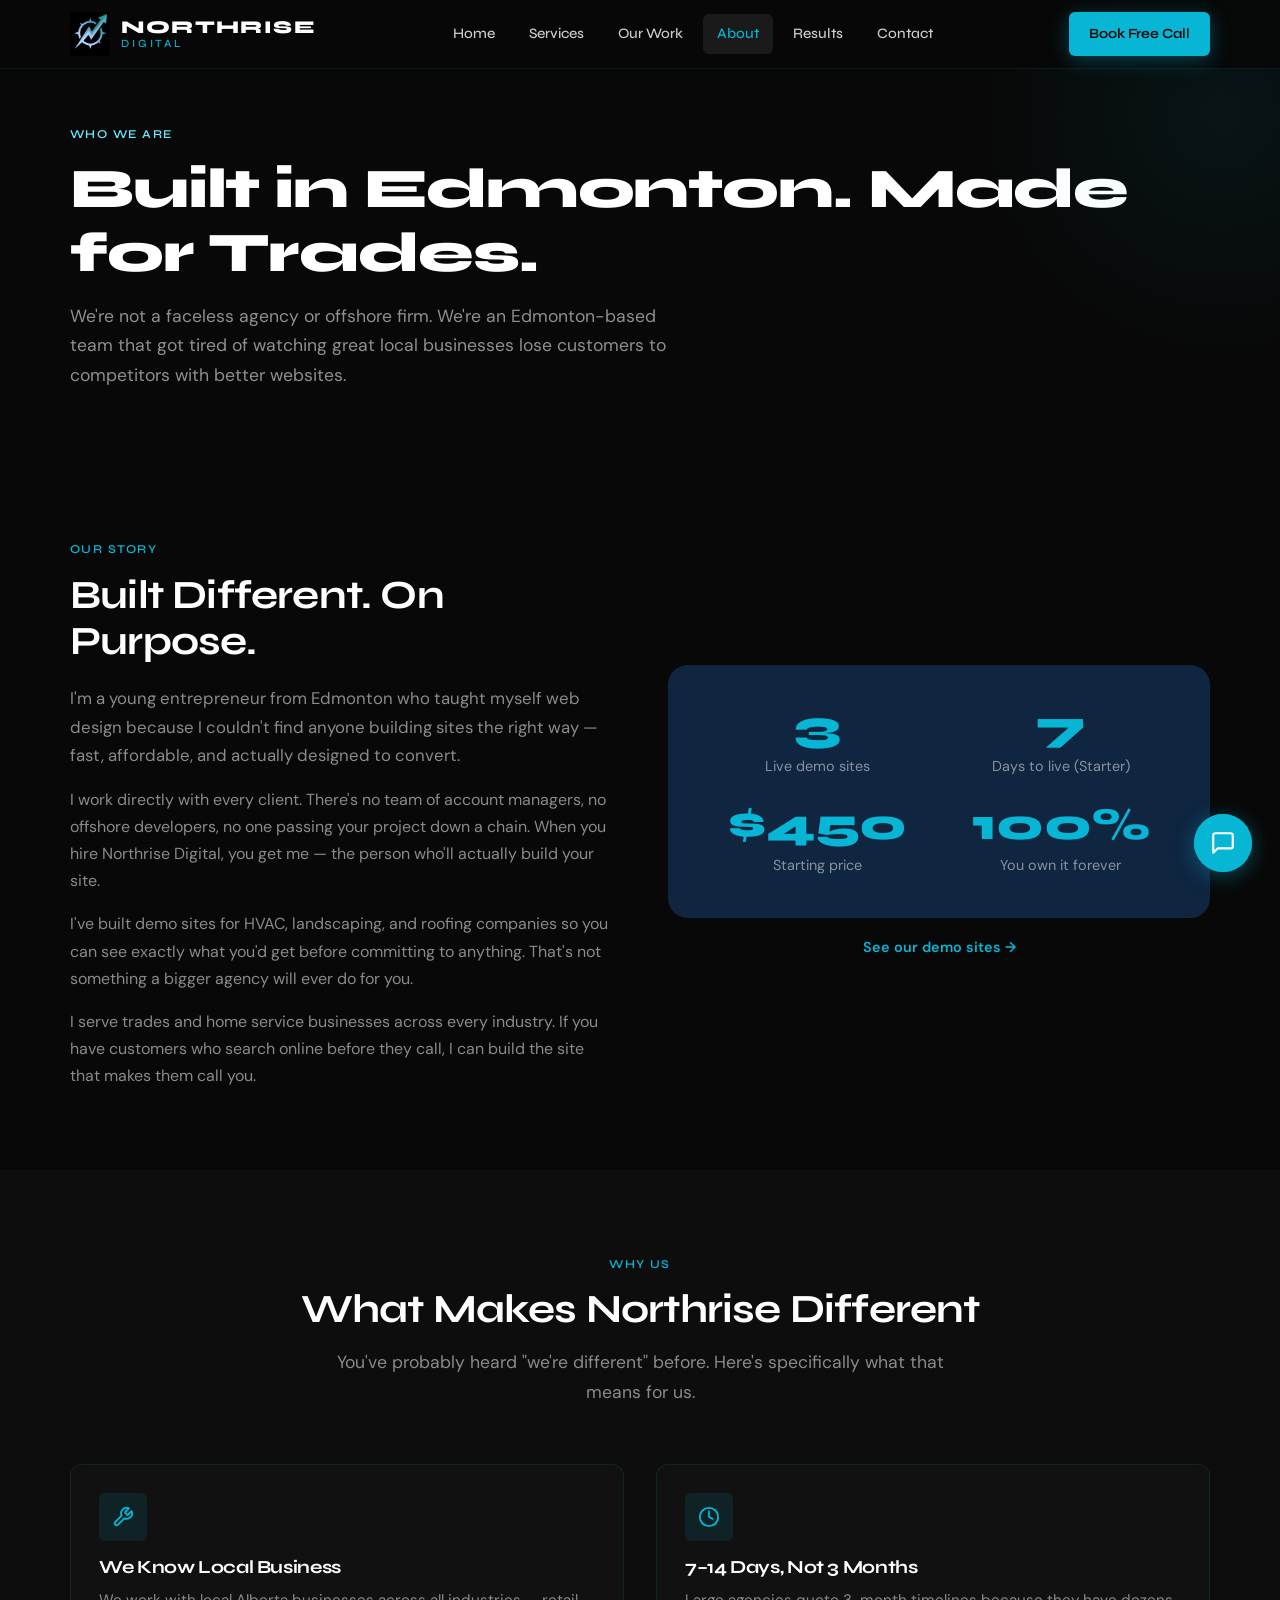
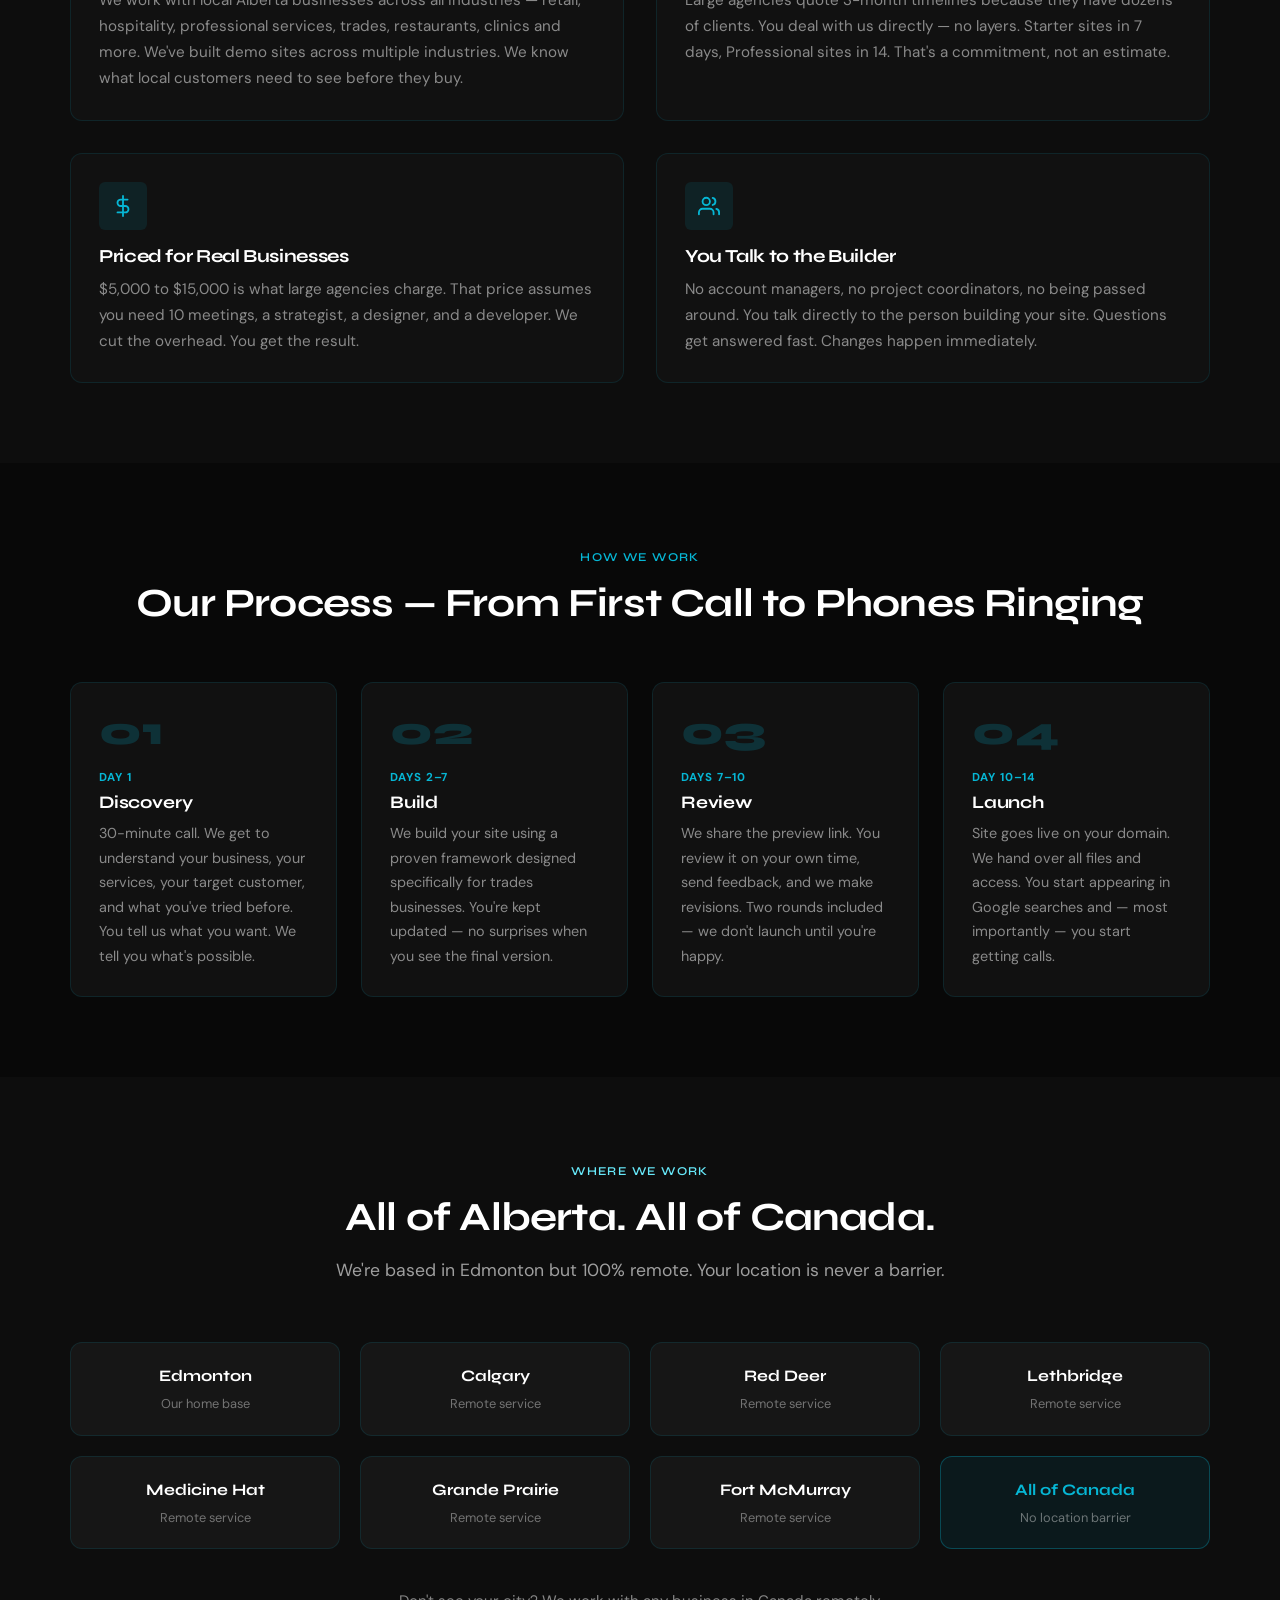
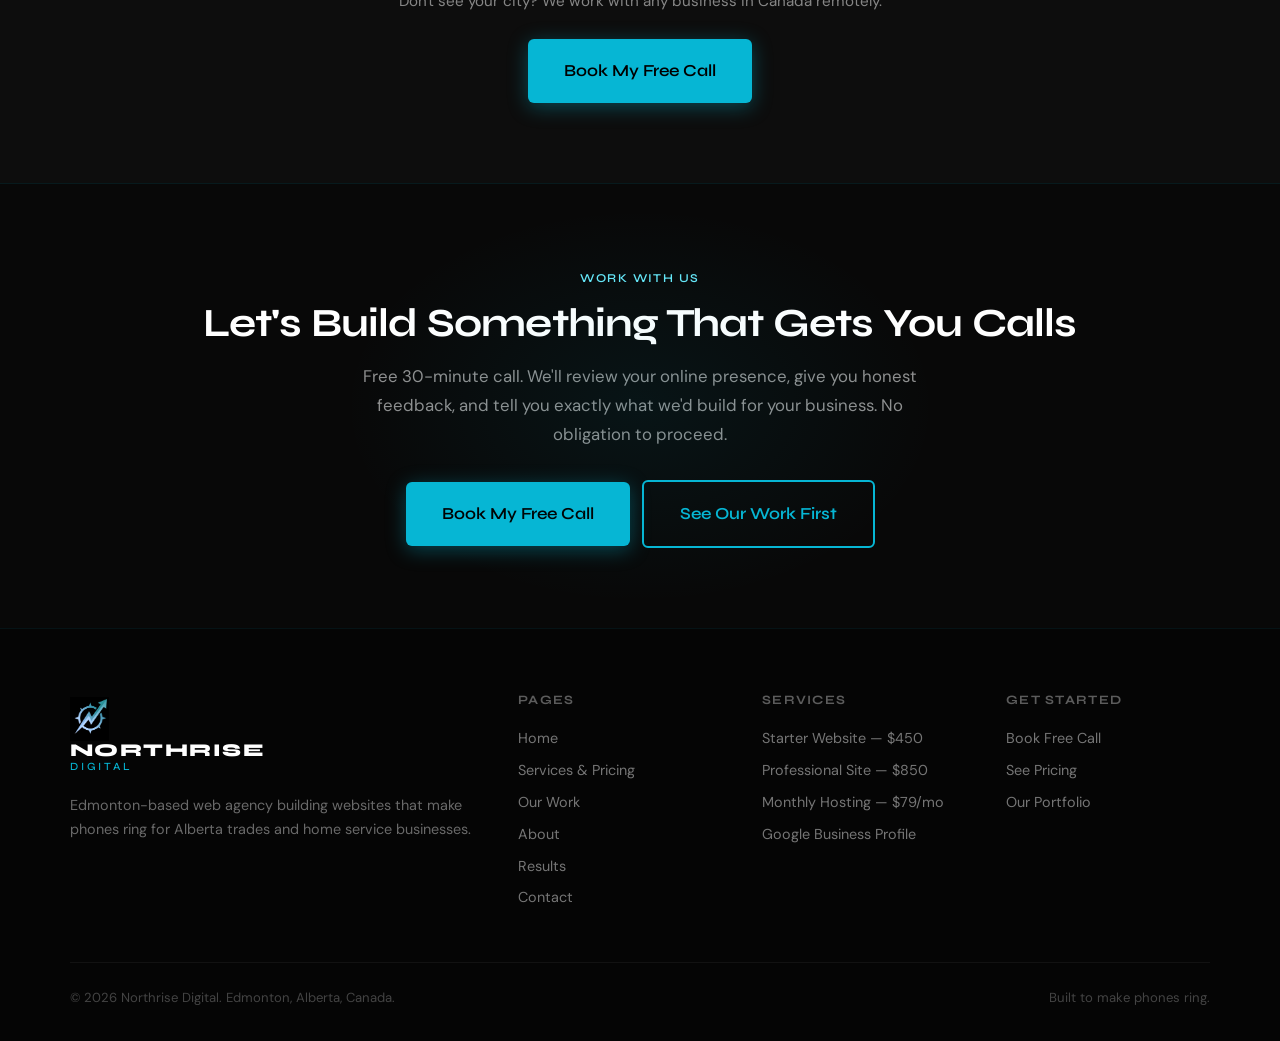
==== about.html @ 8c1fa291 "Initial build: Northrise Digital agency site" ====
<!DOCTYPE html>
<html lang="en">
<head>
  <meta charset="UTF-8">
  <meta name="viewport" content="width=device-width, initial-scale=1.0">
  <title>About Northrise Digital | Edmonton Web Agency for Trades</title>
  <meta name="description" content="Edmonton-based web agency founded to help Alberta trades and home service businesses get more customers online. Fast, affordable, built to convert.">
  <meta name="keywords" content="about Northrise Digital, Edmonton web agency, web design Alberta trades">
  <link rel="canonical" href="https://northrisedigital.ca/about.html">
  <meta property="og:type" content="website">
  <meta property="og:url" content="https://northrisedigital.ca/about.html">
  <meta property="og:title" content="About Northrise Digital | Edmonton Web Agency for Trades">
  <meta property="og:description" content="Edmonton-based web agency helping Alberta trades businesses get more customers online.">
  <meta name="twitter:card" content="summary_large_image">
  <link rel="preconnect" href="https://fonts.googleapis.com">
  <link rel="preconnect" href="https://fonts.gstatic.com" crossorigin>
  <link href="https://fonts.googleapis.com/css2?family=Syne:wght@600;700;800&family=DM+Sans:wght@300;400;500;600&display=swap" rel="stylesheet">
  <link rel="stylesheet" href="style.css">
  <script type="application/ld+json">
  {
    "@context": "https://schema.org",
    "@type": ["LocalBusiness","ProfessionalService"],
    "name": "Northrise Digital",
    "url": "https://northrisedigital.ca",
    "foundingDate": "2026",
    "address": { "@type": "PostalAddress", "addressLocality": "Edmonton", "addressRegion": "AB", "addressCountry": "CA" },
    "areaServed": ["Edmonton","Calgary","Red Deer","Lethbridge","Medicine Hat","Grande Prairie","Fort McMurray","Alberta","Canada"]
  }
  </script>
</head>
<body>

<header class="site-header" role="banner">
  <div class="container">
    <div class="header-inner">
      <a href="index.html" class="logo-link">
        <img src="images/logo.png" alt="Northrise Digital" class="logo-img">
        <div class="logo-text-wrap">
          <span class="logo-name">NORTHRISE</span>
          <span class="logo-sub">DIGITAL</span>
        </div>
      </a>
      <nav class="nav" aria-label="Main navigation">
        <a href="index.html">Home</a>
        <a href="services.html">Services</a>
        <a href="work.html">Our Work</a>
        <a href="about.html" class="active">About</a>
        <a href="testimonials.html">Results</a>
        <a href="contact.html">Contact</a>
      </nav>
      <a href="contact.html" class="btn btn-primary btn-sm header-cta">Book Free Call</a>
      <button class="hamburger" aria-label="Open menu" aria-expanded="false">
        <span></span><span></span><span></span>
      </button>
    </div>
  </div>
  <nav class="mobile-menu" aria-label="Mobile navigation">
    <a href="index.html">Home</a>
    <a href="services.html">Services</a>
    <a href="work.html">Our Work</a>
    <a href="about.html">About</a>
    <a href="testimonials.html">Results</a>
    <a href="contact.html">Contact</a>
    <a href="contact.html" class="btn btn-primary">Book My Free Call</a>
  </nav>
</header>

<main>
<!-- PAGE HERO -->
<section class="page-hero" aria-labelledby="about-hero-heading">
  <div class="container">
    <span class="eyebrow eyebrow--light">Who We Are</span>
    <h1 id="about-hero-heading">Built in Edmonton. Made for Trades.</h1>
    <p>We're not a faceless agency or offshore firm. We're an Edmonton-based team that got tired of watching great local businesses lose customers to competitors with better websites.</p>
  </div>
</section>

<!-- ORIGIN STORY -->
<section class="section" aria-labelledby="story-heading">
  <div class="container">
    <div style="display:grid;gap:56px;align-items:center;" class="grid-2">
      <div>
        <span class="eyebrow">Our Story</span>
        <h2 id="story-heading">Built Different. On Purpose.</h2>
        <p style="font-size:1.05rem;color:var(--text-muted);margin:20px 0 16px;">I'm a young entrepreneur from Edmonton who taught myself web design because I couldn't find anyone building sites the right way — fast, affordable, and actually designed to convert.</p>
        <p style="color:var(--text-muted);margin-bottom:16px;">I work directly with every client. There's no team of account managers, no offshore developers, no one passing your project down a chain. When you hire Northrise Digital, you get me — the person who'll actually build your site.</p>
        <p style="color:var(--text-muted);margin-bottom:16px;">I've built demo sites for HVAC, landscaping, and roofing companies so you can see exactly what you'd get before committing to anything. That's not something a bigger agency will ever do for you.</p>
        <p style="color:var(--text-muted);">I serve trades and home service businesses across every industry. If you have customers who search online before they call, I can build the site that makes them call you.</p>
      </div>
      <div>
        <!-- Visual: stylized stats block -->
        <div class="about-stats-grid">
          <div class="stat-block">
            <div class="stat-block__num">3</div>
            <div class="stat-block__label">Live demo sites</div>
          </div>
          <div class="stat-block">
            <div class="stat-block__num">7</div>
            <div class="stat-block__label">Days to live (Starter)</div>
          </div>
          <div class="stat-block">
            <div class="stat-block__num">$450</div>
            <div class="stat-block__label">Starting price</div>
          </div>
          <div class="stat-block">
            <div class="stat-block__num">100%</div>
            <div class="stat-block__label">You own it forever</div>
          </div>
        </div>
        <div style="text-align:center;margin-top:16px;">
          <a href="work.html" style="color:var(--teal);font-size:.9rem;font-weight:600;">See our demo sites →</a>
        </div>
      </div>
    </div>
  </div>
</section>

<!-- WHY NORTHRISE -->
<section class="section section--light" aria-labelledby="why-heading">
  <div class="container">
    <div class="section-header text-center">
      <span class="eyebrow">Why Us</span>
      <h2 id="why-heading">What Makes Northrise Different</h2>
      <p>You've probably heard "we're different" before. Here's specifically what that means for us.</p>
    </div>
    <div class="grid-2">
      <div class="card">
        <div class="card__icon" aria-hidden="true">
          <svg viewBox="0 0 24 24" fill="none" stroke-width="2" stroke-linecap="round" stroke-linejoin="round"><path d="M14.7 6.3a1 1 0 000 1.4l1.6 1.6a1 1 0 001.4 0l3.77-3.77a6 6 0 01-7.94 7.94l-6.91 6.91a2.12 2.12 0 01-3-3l6.91-6.91a6 6 0 017.94-7.94l-3.76 3.76z"/></svg>
        </div>
        <h3>We Know Local Business</h3>
        <p>We work with local Alberta businesses across all industries — retail, hospitality, professional services, trades, restaurants, clinics and more. We've built demo sites across multiple industries. We know what local customers need to see before they buy.</p>
      </div>
      <div class="card">
        <div class="card__icon" aria-hidden="true">
          <svg viewBox="0 0 24 24" fill="none" stroke-width="2" stroke-linecap="round" stroke-linejoin="round"><circle cx="12" cy="12" r="10"/><polyline points="12 6 12 12 16 14"/></svg>
        </div>
        <h3>7–14 Days, Not 3 Months</h3>
        <p>Large agencies quote 3-month timelines because they have dozens of clients. You deal with us directly — no layers. Starter sites in 7 days, Professional sites in 14. That's a commitment, not an estimate.</p>
      </div>
      <div class="card">
        <div class="card__icon" aria-hidden="true">
          <svg viewBox="0 0 24 24" fill="none" stroke-width="2" stroke-linecap="round" stroke-linejoin="round"><line x1="12" y1="1" x2="12" y2="23"/><path d="M17 5H9.5a3.5 3.5 0 000 7h5a3.5 3.5 0 010 7H6"/></svg>
        </div>
        <h3>Priced for Real Businesses</h3>
        <p>$5,000 to $15,000 is what large agencies charge. That price assumes you need 10 meetings, a strategist, a designer, and a developer. We cut the overhead. You get the result.</p>
      </div>
      <div class="card">
        <div class="card__icon" aria-hidden="true">
          <svg viewBox="0 0 24 24" fill="none" stroke-width="2" stroke-linecap="round" stroke-linejoin="round"><path d="M17 21v-2a4 4 0 00-4-4H5a4 4 0 00-4 4v2"/><circle cx="9" cy="7" r="4"/><path d="M23 21v-2a4 4 0 00-3-3.87M16 3.13a4 4 0 010 7.75"/></svg>
        </div>
        <h3>You Talk to the Builder</h3>
        <p>No account managers, no project coordinators, no being passed around. You talk directly to the person building your site. Questions get answered fast. Changes happen immediately.</p>
      </div>
    </div>
  </div>
</section>

<!-- PROCESS -->
<section class="section" aria-labelledby="about-process-heading">
  <div class="container">
    <div class="section-header text-center">
      <span class="eyebrow">How We Work</span>
      <h2 id="about-process-heading">Our Process — From First Call to Phones Ringing</h2>
    </div>
    <div class="process-steps">
      <div class="process-step">
        <div class="process-step__num">01</div>
        <span class="process-step__day">Day 1</span>
        <h4>Discovery</h4>
        <p>30-minute call. We get to understand your business, your services, your target customer, and what you've tried before. You tell us what you want. We tell you what's possible.</p>
      </div>
      <div class="process-step">
        <div class="process-step__num">02</div>
        <span class="process-step__day">Days 2–7</span>
        <h4>Build</h4>
        <p>We build your site using a proven framework designed specifically for trades businesses. You're kept updated — no surprises when you see the final version.</p>
      </div>
      <div class="process-step">
        <div class="process-step__num">03</div>
        <span class="process-step__day">Days 7–10</span>
        <h4>Review</h4>
        <p>We share the preview link. You review it on your own time, send feedback, and we make revisions. Two rounds included — we don't launch until you're happy.</p>
      </div>
      <div class="process-step">
        <div class="process-step__num">04</div>
        <span class="process-step__day">Day 10–14</span>
        <h4>Launch</h4>
        <p>Site goes live on your domain. We hand over all files and access. You start appearing in Google searches and — most importantly — you start getting calls.</p>
      </div>
    </div>
  </div>
</section>

<!-- SERVICE AREA -->
<section class="section section--navy" aria-labelledby="area-heading">
  <div class="container">
    <div class="section-header text-center">
      <span class="eyebrow eyebrow--light">Where We Work</span>
      <h2 id="area-heading" style="color:var(--white);">All of Alberta. All of Canada.</h2>
      <p style="color:rgba(255,255,255,.6);">We're based in Edmonton but 100% remote. Your location is never a barrier.</p>
    </div>
    <div class="grid-4" style="margin-bottom:40px;">
      <div style="text-align:center;padding:20px;background:rgba(255,255,255,.04);border-radius:var(--radius-md);border:1px solid rgba(6,182,212,.12);">
        <div style="font-family:var(--font-head);font-weight:700;color:var(--white);margin-bottom:4px;">Edmonton</div>
        <div style="font-size:.8rem;color:rgba(255,255,255,.4);">Our home base</div>
      </div>
      <div style="text-align:center;padding:20px;background:rgba(255,255,255,.04);border-radius:var(--radius-md);border:1px solid rgba(6,182,212,.12);">
        <div style="font-family:var(--font-head);font-weight:700;color:var(--white);margin-bottom:4px;">Calgary</div>
        <div style="font-size:.8rem;color:rgba(255,255,255,.4);">Remote service</div>
      </div>
      <div style="text-align:center;padding:20px;background:rgba(255,255,255,.04);border-radius:var(--radius-md);border:1px solid rgba(6,182,212,.12);">
        <div style="font-family:var(--font-head);font-weight:700;color:var(--white);margin-bottom:4px;">Red Deer</div>
        <div style="font-size:.8rem;color:rgba(255,255,255,.4);">Remote service</div>
      </div>
      <div style="text-align:center;padding:20px;background:rgba(255,255,255,.04);border-radius:var(--radius-md);border:1px solid rgba(6,182,212,.12);">
        <div style="font-family:var(--font-head);font-weight:700;color:var(--white);margin-bottom:4px;">Lethbridge</div>
        <div style="font-size:.8rem;color:rgba(255,255,255,.4);">Remote service</div>
      </div>
      <div style="text-align:center;padding:20px;background:rgba(255,255,255,.04);border-radius:var(--radius-md);border:1px solid rgba(6,182,212,.12);">
        <div style="font-family:var(--font-head);font-weight:700;color:var(--white);margin-bottom:4px;">Medicine Hat</div>
        <div style="font-size:.8rem;color:rgba(255,255,255,.4);">Remote service</div>
      </div>
      <div style="text-align:center;padding:20px;background:rgba(255,255,255,.04);border-radius:var(--radius-md);border:1px solid rgba(6,182,212,.12);">
        <div style="font-family:var(--font-head);font-weight:700;color:var(--white);margin-bottom:4px;">Grande Prairie</div>
        <div style="font-size:.8rem;color:rgba(255,255,255,.4);">Remote service</div>
      </div>
      <div style="text-align:center;padding:20px;background:rgba(255,255,255,.04);border-radius:var(--radius-md);border:1px solid rgba(6,182,212,.12);">
        <div style="font-family:var(--font-head);font-weight:700;color:var(--white);margin-bottom:4px;">Fort McMurray</div>
        <div style="font-size:.8rem;color:rgba(255,255,255,.4);">Remote service</div>
      </div>
      <div style="text-align:center;padding:20px;background:rgba(6,182,212,.08);border-radius:var(--radius-md);border:1px solid rgba(6,182,212,.3);">
        <div style="font-family:var(--font-head);font-weight:700;color:var(--teal);margin-bottom:4px;">All of Canada</div>
        <div style="font-size:.8rem;color:rgba(255,255,255,.4);">No location barrier</div>
      </div>
    </div>
    <div class="text-center">
      <p style="color:rgba(255,255,255,.5);margin-bottom:24px;font-size:.95rem;">Don't see your city? We work with any business in Canada remotely.</p>
      <a href="contact.html" class="btn btn-primary btn-lg">Book My Free Call</a>
    </div>
  </div>
</section>

<!-- FINAL CTA -->
<section class="cta-section" aria-labelledby="about-cta-heading">
  <div class="container">
    <span class="eyebrow eyebrow--light">Work With Us</span>
    <h2 id="about-cta-heading">Let's Build Something That Gets You Calls</h2>
    <p>Free 30-minute call. We'll review your online presence, give you honest feedback, and tell you exactly what we'd build for your business. No obligation to proceed.</p>
    <div class="btn-group" style="justify-content:center">
      <a href="contact.html" class="btn btn-primary btn-lg">Book My Free Call</a>
      <a href="work.html" class="btn btn-secondary btn-lg">See Our Work First</a>
    </div>
  </div>
</section>
</main>

<footer class="site-footer" role="contentinfo">
  <div class="container">
    <div class="footer-grid">
      <div class="footer-col">
        <a href="index.html" class="logo-link" style="margin-bottom:16px;">
          <img src="images/logo.png" alt="Northrise Digital" class="logo-img">
          <div class="logo-text-wrap">
            <span class="logo-name">NORTHRISE</span>
            <span class="logo-sub">DIGITAL</span>
          </div>
        </a>
        <p>Edmonton-based web agency building websites that make phones ring for Alberta trades and home service businesses.</p>
      </div>
      <div class="footer-col">
        <h4>Pages</h4>
        <a href="index.html">Home</a>
        <a href="services.html">Services &amp; Pricing</a>
        <a href="work.html">Our Work</a>
        <a href="about.html">About</a>
        <a href="testimonials.html">Results</a>
        <a href="contact.html">Contact</a>
      </div>
      <div class="footer-col">
        <h4>Services</h4>
        <a href="services.html#starter">Starter Website — $450</a>
        <a href="services.html#professional">Professional Site — $850</a>
        <a href="services.html#maintenance">Monthly Hosting — $79/mo</a>
        <a href="services.html#gbp">Google Business Profile</a>
      </div>
      <div class="footer-col">
        <h4>Get Started</h4>
        <a href="contact.html">Book Free Call</a>
        <a href="services.html">See Pricing</a>
        <a href="work.html">Our Portfolio</a>
      </div>
    </div>
    <div class="footer-bottom">
      <p>&copy; 2026 Northrise Digital. Edmonton, Alberta, Canada.</p>
      <p>Built to make phones ring.</p>
    </div>
  </div>
</footer>

<script src="script.js"></script>
</body>
</html>
---- style.css ----
/* ============================================================
   NORTHRISE DIGITAL — style.css
   Stack: Vanilla CSS, mobile-first, no frameworks
   ============================================================ */

/* --- Google Fonts --- */
@import url('https://fonts.googleapis.com/css2?family=Syne:wght@600;700;800&family=DM+Sans:wght@300;400;500;600&display=swap');

/* --- Custom Properties --- */
:root {
  --navy:       #0F2540;
  --teal:       #06B6D4;
  --teal-dark:  #0891B2;
  --teal-light: #67E8F9;
  --white:      #FFFFFF;
  --bg-light:   #F8F9FA;
  --bg-dark:    #080808;
  --text-dark:  #FFFFFF;
  --text-muted: #8A8A8A;
  --gold:       #F59E0B;
  --gold-light: #FEF3C7;

  --font-head: 'Syne', sans-serif;
  --font-body: 'DM Sans', sans-serif;

  --shadow-sm:  0 2px 8px rgba(0,0,0,.3), 0 1px 3px rgba(0,0,0,.2);
  --shadow-md:  0 4px 20px rgba(0,0,0,.4), 0 2px 6px rgba(0,0,0,.25);
  --shadow-lg:  0 8px 40px rgba(0,0,0,.5), 0 4px 12px rgba(0,0,0,.3);
  --shadow-teal: 0 4px 20px rgba(6,182,212,.35);

  --radius-sm: 6px;
  --radius-md: 12px;
  --radius-lg: 20px;

  --transition-fast: 150ms ease;
  --transition-med:  250ms ease;
}

/* --- Reset --- */
*, *::before, *::after { box-sizing: border-box; margin: 0; padding: 0; }
html { scroll-behavior: smooth; -webkit-text-size-adjust: 100%; }
body {
  font-family: var(--font-body);
  font-size: 1rem;
  line-height: 1.65;
  color: #A0A0A0;
  background: #080808;
  overflow-x: hidden;
}
img, iframe { max-width: 100%; display: block; }
a { color: inherit; text-decoration: none; }
ul { list-style: none; }
button { cursor: pointer; font-family: inherit; border: none; background: none; }
input, textarea, select {
  font-family: var(--font-body);
  font-size: 1rem;
}

/* --- Typography --- */
h1, h2, h3, h4, h5 {
  font-family: var(--font-head);
  font-weight: 700;
  line-height: 1.15;
  letter-spacing: -0.02em;
  color: #FFFFFF;
}
h1 { font-size: clamp(2rem, 5vw, 3.5rem); font-weight: 800; }
h2 { font-size: clamp(1.6rem, 3.5vw, 2.5rem); }
h3 { font-size: clamp(1.2rem, 2.5vw, 1.6rem); }
h4 { font-size: 1.1rem; letter-spacing: -0.01em; }
p  { line-height: 1.7; font-family: var(--font-body); }
li { font-family: var(--font-body); }

.eyebrow {
  display: inline-block;
  font-family: var(--font-head);
  font-size: .75rem;
  font-weight: 600;
  letter-spacing: .12em;
  text-transform: uppercase;
  color: var(--teal);
  margin-bottom: .75rem;
}
.eyebrow--light { color: var(--teal-light); }

/* --- Layout --- */
.container {
  width: 100%;
  max-width: 1180px;
  margin: 0 auto;
  padding: 0 20px;
}
.section { padding: 80px 0; }
.section--dark  { background: #080808; }
.section--navy  { background: #0D0D0D; }
.section--light { background: #0D0D0D; }

.grid-2 { display: grid; gap: 32px; }
.grid-3 { display: grid; gap: 24px; }
.grid-4 { display: grid; gap: 20px; }

@media (min-width: 640px)  { .grid-3 { grid-template-columns: repeat(2, 1fr); } }
@media (min-width: 900px)  { .grid-3 { grid-template-columns: repeat(3, 1fr); } }
@media (min-width: 640px)  { .grid-4 { grid-template-columns: repeat(2, 1fr); } }
@media (min-width: 900px)  { .grid-4 { grid-template-columns: repeat(4, 1fr); } }
@media (min-width: 760px)  { .grid-2 { grid-template-columns: repeat(2, 1fr); } }

.text-center { text-align: center; }
.text-white  { color: var(--white) !important; }
.text-teal   { color: var(--teal); }
.text-muted  { color: var(--text-muted); }

.section-header { margin-bottom: 56px; }
.section-header h2 { margin-bottom: 16px; }
.section-header p  { font-size: 1.1rem; color: var(--text-muted); max-width: 640px; }
.section-header.text-center p { margin: 0 auto; }

/* --- Buttons --- */
.btn {
  display: inline-flex;
  align-items: center;
  gap: 8px;
  padding: 14px 28px;
  border-radius: var(--radius-sm);
  font-family: var(--font-head);
  font-size: .95rem;
  font-weight: 600;
  transition: transform var(--transition-fast), opacity var(--transition-fast), box-shadow var(--transition-fast);
  white-space: nowrap;
}
.btn:focus-visible { outline: 3px solid var(--teal); outline-offset: 3px; }
.btn:active { transform: translateY(1px); }

.btn-primary {
  background: var(--teal);
  color: #000000;
  box-shadow: var(--shadow-teal);
}
.btn-primary:hover { background: var(--teal-dark); box-shadow: 0 6px 28px rgba(6,182,212,.45); transform: translateY(-1px); }

.btn-secondary {
  background: transparent;
  color: var(--teal);
  border: 2px solid var(--teal);
}
.btn-secondary:hover { border-color: var(--teal-dark); background: rgba(6,182,212,.08); color: var(--teal-light); transform: translateY(-1px); }

.btn-outline {
  background: transparent;
  color: var(--teal);
  border: 2px solid var(--teal);
}
.btn-outline:hover { background: var(--teal); color: #000000; transform: translateY(-1px); }

.btn-navy {
  background: #1a1a1a;
  color: var(--white);
  border: 1px solid rgba(255,255,255,.12);
}
.btn-navy:hover { background: #242424; transform: translateY(-1px); box-shadow: var(--shadow-md); }

.btn-gold {
  background: var(--gold);
  color: #1a0e00;
  font-weight: 700;
}
.btn-gold:hover { background: #d97706; transform: translateY(-1px); box-shadow: 0 4px 20px rgba(245,158,11,.35); }

.btn-lg  { padding: 18px 36px; font-size: 1.05rem; }
.btn-sm  { padding: 10px 20px; font-size: .875rem; }

.btn-group { display: flex; flex-wrap: wrap; gap: 12px; align-items: center; }

/* --- Logo SVG --- */
.logo {
  display: flex;
  align-items: center;
  gap: 10px;
  text-decoration: none;
}
.logo__icon {
  width: 36px;
  height: 36px;
  flex-shrink: 0;
}
.logo__text { display: flex; flex-direction: column; line-height: 1; }
.logo__name {
  font-family: var(--font-head);
  font-size: 1.05rem;
  font-weight: 800;
  letter-spacing: .04em;
  color: var(--white);
}
.logo__sub {
  font-family: var(--font-head);
  font-size: .6rem;
  font-weight: 500;
  letter-spacing: .18em;
  text-transform: uppercase;
  color: var(--teal);
  margin-top: 1px;
}

/* Dark variant (for light backgrounds) */
.logo--dark .logo__name { color: var(--navy); }

/* --- Header logo with image --- */
.logo-link {
  display: flex;
  align-items: center;
  gap: 12px;
  text-decoration: none;
}
.logo-img {
  height: 44px;
  width: auto;
  filter: invert(1) hue-rotate(180deg);
}
.logo-text-wrap {
  display: flex;
  flex-direction: column;
  line-height: 1.1;
}
.logo-name {
  font-family: 'Syne', sans-serif;
  font-size: 18px;
  font-weight: 800;
  color: #FFFFFF;
  letter-spacing: 0.08em;
}
.logo-sub {
  font-family: 'Syne', sans-serif;
  font-size: 11px;
  font-weight: 500;
  color: #06B6D4;
  letter-spacing: 0.25em;
}

/* --- Header / Nav --- */
.site-header {
  position: fixed;
  top: 0; left: 0; right: 0;
  z-index: 900;
  background: rgba(8,8,8,.92);
  backdrop-filter: blur(12px);
  -webkit-backdrop-filter: blur(12px);
  border-bottom: 1px solid rgba(6,182,212,.12);
  transition: background var(--transition-med), box-shadow var(--transition-med);
}
.site-header.scrolled {
  background: rgba(8,8,8,.98);
  box-shadow: 0 2px 20px rgba(0,0,0,.5);
}
.header-inner {
  display: flex;
  align-items: center;
  justify-content: space-between;
  height: 68px;
}
.nav {
  display: none;
  gap: 6px;
}
.nav a {
  font-family: var(--font-head);
  font-size: .9rem;
  font-weight: 500;
  color: rgba(255,255,255,.8);
  padding: 8px 14px;
  border-radius: var(--radius-sm);
  transition: color var(--transition-fast), background var(--transition-fast);
}
.nav a:hover, .nav a.active { color: var(--white); background: rgba(255,255,255,.08); }
.nav a.active { color: var(--teal); }

.header-cta { display: none; }

.hamburger {
  display: flex;
  flex-direction: column;
  gap: 5px;
  padding: 8px;
  border-radius: var(--radius-sm);
}
.hamburger span {
  display: block;
  width: 22px;
  height: 2px;
  background: var(--white);
  border-radius: 2px;
  transition: transform var(--transition-med), opacity var(--transition-fast);
}
.hamburger.open span:nth-child(1) { transform: translateY(7px) rotate(45deg); }
.hamburger.open span:nth-child(2) { opacity: 0; }
.hamburger.open span:nth-child(3) { transform: translateY(-7px) rotate(-45deg); }

.mobile-menu {
  display: none;
  flex-direction: column;
  gap: 4px;
  padding: 16px 20px 20px;
  border-top: 1px solid rgba(255,255,255,.08);
  background: rgba(8,8,8,.98);
}
.mobile-menu.open { display: flex; }
.mobile-menu a {
  font-family: var(--font-head);
  font-size: 1rem;
  font-weight: 500;
  color: rgba(255,255,255,.8);
  padding: 12px 16px;
  border-radius: var(--radius-sm);
  transition: color var(--transition-fast), background var(--transition-fast);
}
.mobile-menu a:hover { color: var(--white); background: rgba(255,255,255,.08); }
.mobile-menu .btn { margin-top: 8px; justify-content: center; }

@media (min-width: 900px) {
  .nav { display: flex; }
  .header-cta { display: flex; }
  .hamburger { display: none; }
}

/* --- Hero --- */
.hero {
  padding: 140px 0 100px;
  background: #080808;
  position: relative;
  overflow: hidden;
}
.hero-inner {
  position: relative;
  z-index: 1;
  display: grid;
  gap: 56px;
  align-items: center;
}
.hero-content { max-width: 800px; position: relative; z-index: 1; }
.hero-content h1 {
  color: var(--white);
  margin-bottom: 20px;
  text-wrap: balance;
}
.hero-content h1 span { color: var(--teal); }
.hero-content p {
  font-size: 1.15rem;
  color: rgba(255,255,255,.65);
  margin-bottom: 32px;
  line-height: 1.7;
}
.hero-trust {
  margin-top: 20px;
  font-size: .875rem;
  color: rgba(255,255,255,.4);
  display: flex;
  align-items: center;
  gap: 6px;
}
.hero-trust::before {
  content: '';
  display: inline-block;
  width: 6px; height: 6px;
  border-radius: 50%;
  background: var(--teal);
}

/* --- Hero Orbs --- */
.orb {
  position: absolute;
  border-radius: 50%;
  pointer-events: none;
  z-index: 0;
}
.orb-1 {
  width: 700px;
  height: 700px;
  background: #06B6D4;
  opacity: 0.18;
  filter: blur(150px);
  top: -200px;
  left: -150px;
  animation: floatOrb1 12s ease-in-out infinite alternate;
}
.orb-2 {
  width: 600px;
  height: 600px;
  background: #2563EB;
  opacity: 0.12;
  filter: blur(130px);
  bottom: -150px;
  right: -100px;
  animation: floatOrb2 15s ease-in-out infinite alternate;
}
.orb-3 {
  width: 400px;
  height: 400px;
  background: #06B6D4;
  opacity: 0.10;
  filter: blur(100px);
  top: 50%;
  left: 50%;
  transform: translate(-50%, -50%);
  animation: floatOrb3 10s ease-in-out infinite alternate;
}
@keyframes floatOrb1 {
  from { transform: translate(0, 0); }
  to   { transform: translate(60px, 80px); }
}
@keyframes floatOrb2 {
  from { transform: translate(0, 0); }
  to   { transform: translate(-80px, -60px); }
}
@keyframes floatOrb3 {
  from { transform: translate(-50%, -50%); }
  to   { transform: translate(-40%, -40%); }
}

/* --- Trust Bar --- */
.trust-bar {
  background: #0D0D0D;
  padding: 28px 0;
  border-bottom: 1px solid rgba(6,182,212,.12);
  border-top: 1px solid rgba(6,182,212,.08);
}
.trust-bar-inner {
  display: flex;
  flex-wrap: wrap;
  gap: 24px;
  justify-content: center;
  align-items: center;
}
.trust-item {
  display: flex;
  align-items: center;
  gap: 10px;
}
.trust-item__icon {
  width: 36px; height: 36px;
  background: rgba(6,182,212,.12);
  border-radius: var(--radius-sm);
  display: flex;
  align-items: center;
  justify-content: center;
  flex-shrink: 0;
}
.trust-item__icon svg { width: 18px; height: 18px; stroke: var(--teal); }
.trust-item__label {
  font-family: var(--font-head);
  font-size: .95rem;
  font-weight: 600;
  color: var(--white);
}
.trust-item__sub {
  font-size: .78rem;
  color: rgba(255,255,255,.4);
}

/* --- Cards --- */
.card {
  background: #111111;
  border-radius: var(--radius-md);
  padding: 28px;
  box-shadow: none;
  border: 1px solid rgba(6,182,212,.12);
  transition: transform var(--transition-med), box-shadow var(--transition-med), border-color var(--transition-med);
}
.card:hover { transform: translateY(-4px); box-shadow: 0 0 0 1px rgba(6,182,212,.3), 0 8px 32px rgba(6,182,212,.12); border-color: rgba(6,182,212,.3); }

.card__icon {
  width: 48px; height: 48px;
  background: rgba(6,182,212,.1);
  border-radius: var(--radius-sm);
  display: flex;
  align-items: center;
  justify-content: center;
  margin-bottom: 16px;
}
.card__icon svg { width: 22px; height: 22px; stroke: var(--teal); }
.card h3 { margin-bottom: 10px; font-size: 1.15rem; }
.card p  { color: var(--text-muted); font-size: .95rem; }

/* Service cards */
.service-card {
  background: #111111;
  border-radius: var(--radius-md);
  padding: 32px;
  box-shadow: none;
  border: 1px solid rgba(6,182,212,.12);
  transition: transform var(--transition-med), box-shadow var(--transition-med), border-color var(--transition-med);
  display: flex;
  flex-direction: column;
}
.service-card:hover { transform: translateY(-4px); box-shadow: 0 0 0 1px rgba(6,182,212,.3), 0 8px 32px rgba(6,182,212,.12); border-color: rgba(6,182,212,.3); }
.service-card--featured { border-color: var(--teal); box-shadow: 0 0 0 1px var(--teal), 0 8px 32px rgba(6,182,212,.2); }
.service-card__badge {
  display: inline-block;
  background: var(--teal);
  color: #000000;
  font-size: .7rem;
  font-weight: 700;
  letter-spacing: .08em;
  text-transform: uppercase;
  padding: 3px 10px;
  border-radius: 99px;
  margin-bottom: 12px;
  align-self: flex-start;
}
.service-card__price {
  font-family: var(--font-head);
  font-size: 2rem;
  font-weight: 800;
  color: #FFFFFF;
  margin: 12px 0 4px;
}
.service-card__price sup {
  font-size: 1rem;
  font-weight: 600;
  vertical-align: super;
}
.service-card__price-note {
  font-size: .85rem;
  color: var(--text-muted);
  margin-bottom: 16px;
}
.service-card__features {
  list-style: none;
  margin: 16px 0 24px;
  flex: 1;
}
.service-card__features li {
  display: flex;
  align-items: flex-start;
  gap: 10px;
  font-size: .93rem;
  color: #A0A0A0;
  padding: 5px 0;
  border-bottom: 1px solid rgba(6,182,212,.08);
}
.service-card__features li:last-child { border-bottom: none; }
.service-card__features li::before {
  content: '';
  display: inline-block;
  width: 16px; height: 16px;
  background: url("data:image/svg+xml,%3Csvg xmlns='http://www.w3.org/2000/svg' viewBox='0 0 16 16'%3E%3Cpath fill='%2306B6D4' d='M13.5 3.5L6 11 2.5 7.5l-1 1L6 13l8.5-8.5z'/%3E%3C/svg%3E") center/contain no-repeat;
  flex-shrink: 0;
  margin-top: 3px;
}

/* --- Founding offer banner --- */
.founding-banner {
  background: linear-gradient(135deg, #1a0e00 0%, #2d1a00 100%);
  border: 2px solid var(--gold);
  border-radius: var(--radius-md);
  padding: 36px 40px;
  position: relative;
  overflow: hidden;
}
.founding-banner::before {
  content: '';
  position: absolute;
  top: 0; right: 0;
  width: 300px; height: 100%;
  background: radial-gradient(ellipse at right center, rgba(245,158,11,.12) 0%, transparent 60%);
  pointer-events: none;
}
.founding-banner__tag {
  display: inline-flex;
  align-items: center;
  gap: 6px;
  background: var(--gold);
  color: #1a0e00;
  font-size: .72rem;
  font-weight: 800;
  letter-spacing: .1em;
  text-transform: uppercase;
  padding: 4px 12px;
  border-radius: 99px;
  margin-bottom: 16px;
}
.founding-banner h2, .founding-banner h3 {
  color: var(--white);
  margin-bottom: 8px;
}
.founding-banner p { color: rgba(255,255,255,.75); }
.founding-prices {
  display: flex;
  flex-wrap: wrap;
  gap: 16px;
  margin: 20px 0 24px;
}
.founding-price {
  background: rgba(255,255,255,.06);
  border: 1px solid rgba(245,158,11,.25);
  border-radius: var(--radius-sm);
  padding: 14px 20px;
}
.founding-price__label { font-size: .8rem; color: rgba(255,255,255,.55); margin-bottom: 2px; }
.founding-price__amount {
  font-family: var(--font-head);
  font-size: 1.6rem;
  font-weight: 800;
  color: var(--gold);
}
.founding-price__was {
  font-size: .8rem;
  color: rgba(255,255,255,.35);
  text-decoration: line-through;
}
.founding-banner__note {
  font-size: .82rem;
  color: rgba(255,255,255,.45);
  margin-top: 12px;
}

/* --- Problem/Solution --- */
.pain-card {
  display: flex;
  gap: 16px;
  padding: 24px;
  background: #111111;
  border-radius: var(--radius-md);
  border-left: 3px solid #EF4444;
  border: 1px solid rgba(6,182,212,.1);
  border-left: 3px solid #EF4444;
}
.pain-card__num {
  font-family: var(--font-head);
  font-size: 1.5rem;
  font-weight: 800;
  color: rgba(239,68,68,.3);
  flex-shrink: 0;
  line-height: 1;
}
.pain-card h4 { margin-bottom: 6px; }
.pain-card p  { color: var(--text-muted); font-size: .93rem; }

.solution-card {
  display: flex;
  gap: 16px;
  padding: 24px;
  background: #111111;
  border-radius: var(--radius-md);
  border-left: 3px solid var(--teal);
}
.solution-card__icon {
  width: 40px; height: 40px;
  background: rgba(6,182,212,.12);
  border-radius: var(--radius-sm);
  display: flex;
  align-items: center;
  justify-content: center;
  flex-shrink: 0;
}
.solution-card__icon svg { width: 20px; height: 20px; stroke: var(--teal); }
.solution-card h4 { margin-bottom: 6px; }
.solution-card p  { color: var(--text-muted); font-size: .93rem; }

/* --- Process Steps --- */
.process-steps {
  display: grid;
  gap: 24px;
}
@media (min-width: 640px)  { .process-steps { grid-template-columns: repeat(2,1fr); } }
@media (min-width: 1000px) { .process-steps { grid-template-columns: repeat(4,1fr); } }

.process-step {
  position: relative;
  padding: 28px;
  background: #111111;
  border-radius: var(--radius-md);
  box-shadow: none;
  border: 1px solid rgba(6,182,212,.12);
}
.process-step__num {
  font-family: var(--font-head);
  font-size: 2.5rem;
  font-weight: 800;
  color: rgba(6,182,212,.2);
  line-height: 1;
  margin-bottom: 12px;
}
.process-step h4 { margin-bottom: 8px; color: #FFFFFF; }
.process-step p  { font-size: .9rem; color: var(--text-muted); }
.process-step__day {
  display: inline-block;
  font-size: .72rem;
  font-weight: 700;
  color: var(--teal);
  text-transform: uppercase;
  letter-spacing: .08em;
  margin-bottom: 6px;
}

/* --- Portfolio / Work --- */
.work-card {
  background: #111111;
  border-radius: var(--radius-lg);
  overflow: hidden;
  box-shadow: none;
  border: 1px solid rgba(6,182,212,.12);
  transition: transform var(--transition-med), box-shadow var(--transition-med), border-color var(--transition-med);
}
.work-card:hover { transform: translateY(-6px); box-shadow: 0 0 0 1px rgba(6,182,212,.4), 0 12px 48px rgba(6,182,212,.18); border-color: rgba(6,182,212,.4); }
.work-card__preview {
  width: 100%;
  height: 300px;
  border: none;
  display: block;
  pointer-events: none;
  background: #0D0D0D;
}
.work-card__body { padding: 24px; }
.work-card__tag {
  display: inline-block;
  font-size: .72rem;
  font-weight: 700;
  letter-spacing: .08em;
  text-transform: uppercase;
  color: var(--teal);
  background: rgba(6,182,212,.1);
  border-radius: 99px;
  padding: 3px 10px;
  margin-bottom: 12px;
  border: 1px solid rgba(6,182,212,.2);
}
.work-card__features {
  display: flex;
  flex-wrap: wrap;
  gap: 6px;
  margin: 12px 0 20px;
}
.work-card__feature {
  font-size: .78rem;
  color: var(--teal);
  background: rgba(6,182,212,.08);
  padding: 3px 10px;
  border-radius: 99px;
  border: 1px solid rgba(6,182,212,.2);
}
.work-card__cta {
  display: block;
  background: var(--teal);
  color: #000000;
  text-align: center;
  padding: 13px 20px;
  font-family: var(--font-head);
  font-size: .92rem;
  font-weight: 700;
  border-radius: var(--radius-sm);
  transition: background var(--transition-fast), transform var(--transition-fast);
}
.work-card__cta:hover { background: var(--teal-dark); transform: translateY(-1px); }

/* Work CTA strip */
.work-cta-strip {
  margin-top: 48px;
  display: flex;
  align-items: center;
  justify-content: space-between;
  gap: 24px;
  flex-wrap: wrap;
  padding: 32px 36px;
  background: #111111;
  border: 1px solid rgba(6,182,212,.15);
  border-radius: var(--radius-md);
}
.work-cta-strip p { color: var(--text-muted); font-size: .95rem; }
.work-cta-strip p strong { color: #FFFFFF; }

/* --- Demo browser mockup (work.html) --- */
.demo-mockup {
  width: 100%;
  max-width: 520px;
  border-radius: 8px;
  overflow: hidden;
  border: 1px solid rgba(255,255,255,0.1);
}
.browser-frame {
  width: 100%;
  display: block;
}
@media (max-width: 768px) {
  .demo-mockup { max-width: 100%; }
}

/* --- Testimonials --- */
.testimonial-card {
  background: #111111;
  border-radius: var(--radius-md);
  padding: 28px;
  box-shadow: none;
  border: 1px solid rgba(6,182,212,.12);
  position: relative;
}
.testimonial-card::before {
  content: '"';
  position: absolute;
  top: 16px; left: 24px;
  font-size: 5rem;
  line-height: 1;
  font-family: var(--font-head);
  color: rgba(6,182,212,.1);
  pointer-events: none;
}
.testimonial-card--placeholder {
  border: 2px dashed rgba(6,182,212,.2);
  background: #0D0D0D;
}
.testimonial-card__stars { color: var(--gold); font-size: 1.1rem; margin-bottom: 12px; }
.testimonial-card__text { font-size: .95rem; color: #A0A0A0; margin-bottom: 20px; font-style: italic; line-height: 1.7; }
.testimonial-card__author { display: flex; align-items: center; gap: 12px; }
.testimonial-card__avatar {
  width: 44px; height: 44px;
  border-radius: 50%;
  background: linear-gradient(135deg, var(--navy), var(--teal));
  display: flex;
  align-items: center;
  justify-content: center;
  font-family: var(--font-head);
  font-weight: 700;
  font-size: .9rem;
  color: var(--white);
  flex-shrink: 0;
}
.testimonial-card__name { font-weight: 600; font-size: .93rem; color: #FFFFFF; }
.testimonial-card__biz  { font-size: .82rem; color: var(--text-muted); }

/* --- FAQ Accordion --- */
.faq { max-width: 780px; }
.faq.faq--wide { max-width: 100%; }
.faq-item {
  border-bottom: 1px solid rgba(6,182,212,.12);
}
.faq-question {
  width: 100%;
  display: flex;
  justify-content: space-between;
  align-items: center;
  gap: 16px;
  padding: 20px 0;
  font-family: var(--font-head);
  font-size: 1rem;
  font-weight: 600;
  color: #FFFFFF;
  text-align: left;
  transition: color var(--transition-fast);
}
.faq-question:hover { color: var(--teal); }
.faq-question:focus-visible { outline: 2px solid var(--teal); outline-offset: 2px; }
.faq-icon {
  width: 22px; height: 22px;
  border: 2px solid rgba(6,182,212,.3);
  border-radius: 50%;
  display: flex;
  align-items: center;
  justify-content: center;
  flex-shrink: 0;
  transition: transform var(--transition-med), border-color var(--transition-fast), background var(--transition-fast);
}
.faq-icon svg { width: 10px; height: 10px; stroke: rgba(255,255,255,.7); transition: stroke var(--transition-fast); }
.faq-item.open .faq-icon { transform: rotate(180deg); border-color: var(--teal); background: var(--teal); }
.faq-item.open .faq-icon svg { stroke: #000000; }
.faq-item.open .faq-question { color: var(--teal); }
.faq-answer {
  max-height: 0;
  overflow: hidden;
  transition: max-height 300ms ease;
}
.faq-answer-inner {
  padding: 0 0 20px;
  font-size: .95rem;
  color: var(--text-muted);
  line-height: 1.7;
}

/* --- Contact Form --- */
.form-grid { display: grid; gap: 16px; }
@media (min-width: 560px) { .form-grid--2col { grid-template-columns: 1fr 1fr; } }

.form-group { display: flex; flex-direction: column; gap: 6px; }
.form-group label {
  font-size: .875rem;
  font-weight: 600;
  color: #FFFFFF;
  font-family: var(--font-body);
}
.form-group input,
.form-group textarea,
.form-group select {
  padding: 12px 16px;
  border: 1.5px solid rgba(6,182,212,.2);
  border-radius: var(--radius-sm);
  font-size: .95rem;
  color: #FFFFFF;
  background: #111111;
  transition: border-color var(--transition-fast), box-shadow var(--transition-fast);
  width: 100%;
}
.form-group input:focus,
.form-group textarea:focus,
.form-group select:focus {
  outline: none;
  border-color: var(--teal);
  box-shadow: 0 0 0 3px rgba(6,182,212,.15);
}
.form-group input::placeholder,
.form-group textarea::placeholder { color: rgba(255,255,255,.3); }
.form-group textarea { resize: vertical; min-height: 120px; }
.form-note {
  font-size: .82rem;
  color: var(--text-muted);
  margin-top: 8px;
}

/* --- Page Hero --- */
.page-hero {
  padding: 120px 0 64px;
  background: #080808;
  position: relative;
  overflow: hidden;
}
.page-hero::before {
  content: '';
  position: absolute;
  top: -30%;
  right: -15%;
  width: 500px;
  height: 500px;
  background: radial-gradient(circle, rgba(6,182,212,.07) 0%, transparent 70%);
  pointer-events: none;
}
.page-hero h1 { color: var(--white); margin-bottom: 16px; }
.page-hero p  { font-size: 1.1rem; color: rgba(255,255,255,.55); max-width: 600px; }

/* --- CTA Section --- */
.cta-section {
  background: #080808;
  padding: 80px 0;
  text-align: center;
  position: relative;
  overflow: hidden;
  border-top: 1px solid rgba(6,182,212,.1);
}
.cta-section::before {
  content: '';
  position: absolute;
  top: 50%; left: 50%;
  transform: translate(-50%, -50%);
  width: 600px; height: 400px;
  background: radial-gradient(ellipse, rgba(6,182,212,.07) 0%, transparent 70%);
  pointer-events: none;
}
.cta-section h2 { color: var(--white); margin-bottom: 16px; }
.cta-section p  { color: rgba(255,255,255,.55); font-size: 1.05rem; margin-bottom: 32px; max-width: 560px; margin-left: auto; margin-right: auto; }

/* --- Comparison Table --- */
.compare-table {
  width: 100%;
  border-collapse: collapse;
  border-radius: var(--radius-md);
  overflow: hidden;
  box-shadow: none;
  font-size: .92rem;
  border: 1px solid rgba(6,182,212,.12);
}
.compare-table th {
  background: #0D0D0D;
  color: var(--white);
  font-family: var(--font-head);
  font-weight: 600;
  padding: 14px 18px;
  text-align: left;
  border-bottom: 1px solid rgba(6,182,212,.15);
}
.compare-table th:first-child { width: 40%; }
.compare-table td {
  padding: 13px 18px;
  border-bottom: 1px solid rgba(6,182,212,.08);
  vertical-align: middle;
  color: #A0A0A0;
}
.compare-table tr:last-child td { border-bottom: none; }
.compare-table tr:nth-child(even) td { background: #111111; }
.compare-table td:first-child { font-weight: 500; color: #FFFFFF; }
.compare-table .check { color: var(--teal); font-size: 1.1rem; }
.compare-table .dash  { color: rgba(255,255,255,.2); }

/* --- Footer --- */
.site-footer {
  background: #050505;
  border-top: 1px solid rgba(6,182,212,.08);
  padding: 64px 0 32px;
}
.footer-grid {
  display: grid;
  gap: 40px;
  margin-bottom: 48px;
}
@media (min-width: 640px)  { .footer-grid { grid-template-columns: 1fr 1fr; } }
@media (min-width: 900px)  { .footer-grid { grid-template-columns: 2fr 1fr 1fr 1fr; } }

.footer-col h4 {
  font-family: var(--font-head);
  font-size: .8rem;
  font-weight: 700;
  letter-spacing: .1em;
  text-transform: uppercase;
  color: rgba(255,255,255,.35);
  margin-bottom: 16px;
}
.footer-col p  { font-size: .9rem; color: rgba(255,255,255,.4); line-height: 1.7; }
.footer-col a  {
  display: block;
  font-size: .9rem;
  color: rgba(255,255,255,.45);
  padding: 4px 0;
  transition: color var(--transition-fast);
}
.footer-col a:hover { color: var(--teal); }
.footer-bottom {
  border-top: 1px solid rgba(255,255,255,.05);
  padding-top: 24px;
  display: flex;
  flex-wrap: wrap;
  gap: 12px;
  justify-content: space-between;
  align-items: center;
}
.footer-bottom p { font-size: .82rem; color: rgba(255,255,255,.25); }

/* --- Chatbot --- */
.chatbot-bubble {
  position: fixed;
  bottom: 28px;
  right: 28px;
  z-index: 999;
  display: flex;
  flex-direction: column;
  align-items: flex-end;
  gap: 10px;
}
.chatbot-btn {
  width: 58px; height: 58px;
  background: var(--teal);
  border-radius: 50%;
  display: flex;
  align-items: center;
  justify-content: center;
  box-shadow: 0 4px 20px rgba(6,182,212,.4), 0 2px 8px rgba(0,0,0,.2);
  transition: transform var(--transition-fast), box-shadow var(--transition-fast);
  position: relative;
  border: none;
  cursor: pointer;
}
.chatbot-btn:hover { transform: scale(1.08); box-shadow: 0 6px 28px rgba(6,182,212,.5); }
.chatbot-btn svg { width: 26px; height: 26px; stroke: var(--white); }
.chatbot-pulse {
  position: absolute;
  inset: 0;
  border-radius: 50%;
  background: var(--teal);
  animation: chatPulse 2.5s ease-out infinite;
  z-index: -1;
}
@keyframes chatPulse {
  0%   { transform: scale(1); opacity: .6; }
  100% { transform: scale(1.8); opacity: 0; }
}
.chatbot-tooltip {
  background: var(--navy);
  color: var(--white);
  font-size: .82rem;
  font-weight: 600;
  padding: 6px 14px;
  border-radius: 99px;
  white-space: nowrap;
  box-shadow: var(--shadow-sm);
  animation: fadeTooltip 4s ease forwards;
}
@keyframes fadeTooltip { 0%{opacity:1} 70%{opacity:1} 100%{opacity:0; pointer-events:none} }

.chatbot-window {
  position: fixed;
  bottom: 100px;
  right: 28px;
  width: 340px;
  max-height: 520px;
  background: var(--white);
  border-radius: var(--radius-lg);
  box-shadow: 0 16px 60px rgba(0,0,0,.4), 0 4px 16px rgba(0,0,0,.2);
  display: none;
  flex-direction: column;
  overflow: hidden;
  z-index: 998;
  border: 1px solid rgba(6,182,212,.15);
}
.chatbot-window.open { display: flex; }
.chatbot-header {
  background: var(--navy);
  padding: 16px 18px;
  display: flex;
  align-items: center;
  justify-content: space-between;
  border-bottom: 1px solid rgba(6,182,212,.15);
}
.chatbot-header-info { display: flex; align-items: center; gap: 10px; }
.chatbot-avatar {
  width: 34px; height: 34px;
  background: var(--teal);
  border-radius: 50%;
  display: flex;
  align-items: center;
  justify-content: center;
}
.chatbot-avatar svg { width: 16px; height: 16px; stroke: var(--white); }
.chatbot-header-text .chatbot-name {
  font-family: var(--font-head);
  font-size: .88rem;
  font-weight: 700;
  color: var(--white);
}
.chatbot-header-text .chatbot-status {
  font-size: .72rem;
  color: rgba(255,255,255,.5);
}
.chatbot-close {
  background: none;
  border: none;
  cursor: pointer;
  color: rgba(255,255,255,.5);
  transition: color var(--transition-fast);
  padding: 4px;
  display: flex;
}
.chatbot-close:hover { color: var(--white); }
.chatbot-close svg { width: 18px; height: 18px; stroke: currentColor; }

.chatbot-messages {
  flex: 1;
  overflow-y: auto;
  padding: 16px;
  display: flex;
  flex-direction: column;
  gap: 12px;
  scrollbar-width: thin;
  scrollbar-color: rgba(15,37,64,.15) transparent;
}
.chat-msg {
  max-width: 88%;
  padding: 10px 14px;
  border-radius: 12px;
  font-size: .88rem;
  line-height: 1.55;
}
.chat-msg--bot {
  background: var(--bg-light);
  border: 1px solid rgba(15,37,64,.07);
  align-self: flex-start;
  border-bottom-left-radius: 4px;
  color: #1a1a1a;
}
.chat-msg--user {
  background: var(--teal);
  color: var(--white);
  align-self: flex-end;
  border-bottom-right-radius: 4px;
}
.chat-msg a { color: var(--teal); font-weight: 600; text-decoration: underline; }
.chat-msg--user a { color: var(--white); }

.chatbot-quick-btns {
  padding: 10px 16px;
  display: flex;
  flex-wrap: wrap;
  gap: 6px;
  border-top: 1px solid rgba(15,37,64,.07);
}
.quick-btn {
  font-size: .78rem;
  font-weight: 600;
  padding: 6px 12px;
  background: var(--bg-light);
  border: 1.5px solid rgba(15,37,64,.12);
  border-radius: 99px;
  color: var(--navy);
  cursor: pointer;
  transition: background var(--transition-fast), border-color var(--transition-fast), color var(--transition-fast);
  font-family: var(--font-body);
}
.quick-btn:hover { background: rgba(6,182,212,.1); border-color: var(--teal); color: var(--teal-dark); }

.chatbot-footer {
  padding: 10px 16px;
  border-top: 1px solid rgba(15,37,64,.07);
  font-size: .78rem;
  color: var(--text-muted);
  text-align: center;
  background: var(--white);
}
.chatbot-footer a { color: var(--teal); font-weight: 600; }

/* --- Stats counter --- */
.stat-block { text-align: center; }
.stat-block__num {
  font-family: var(--font-head);
  font-size: 2.8rem;
  font-weight: 800;
  color: var(--teal);
  line-height: 1;
  margin-bottom: 6px;
}
.stat-block__label { font-size: .9rem; color: rgba(255,255,255,.5); }

/* --- Industry tags --- */
.industry-tags {
  display: flex;
  flex-wrap: wrap;
  gap: 8px;
  margin-top: 16px;
}
.industry-tag {
  display: inline-block;
  padding: 5px 14px;
  background: rgba(6,182,212,.08);
  border: 1px solid rgba(6,182,212,.2);
  border-radius: 99px;
  font-size: .8rem;
  font-weight: 600;
  color: var(--teal);
  font-family: var(--font-head);
}

/* --- Divider --- */
.divider { height: 1px; background: rgba(6,182,212,.1); margin: 0; }

/* --- Scroll padding for sticky header --- */
[id] { scroll-margin-top: 80px; }

/* --- Utility --- */
.mt-8  { margin-top: 8px; }
.mt-16 { margin-top: 16px; }
.mt-24 { margin-top: 24px; }
.mt-32 { margin-top: 32px; }
.mt-48 { margin-top: 48px; }
.mb-8  { margin-bottom: 8px; }
.mb-16 { margin-bottom: 16px; }
.mb-24 { margin-bottom: 24px; }
.mb-32 { margin-bottom: 32px; }
.mb-48 { margin-bottom: 48px; }

.sr-only {
  position: absolute;
  width: 1px; height: 1px;
  padding: 0; margin: -1px;
  overflow: hidden;
  clip: rect(0,0,0,0);
  white-space: nowrap;
  border: 0;
}

/* --- Scroll Animations (Change 6) --- */
.fade-up {
  opacity: 0;
  transform: translateY(32px);
  transition: opacity 600ms ease, transform 600ms ease;
}
.fade-up.visible {
  opacity: 1;
  transform: translateY(0);
}
.fade-up-delay-1 { transition-delay: 100ms; }
.fade-up-delay-2 { transition-delay: 200ms; }
.fade-up-delay-3 { transition-delay: 300ms; }
.fade-up-delay-4 { transition-delay: 400ms; }

/* --- About stats grid --- */
.about-stats-grid {
  background: var(--navy);
  border-radius: var(--radius-lg);
  padding: 40px;
  display: grid;
  grid-template-columns: 1fr 1fr;
  gap: 24px;
  overflow: visible;
}

/* --- Responsive overrides --- */
@media (max-width: 640px) {
  .section { padding: 56px 0; }
  .hero { padding: 110px 0 70px; }
  .page-hero { padding: 100px 0 48px; }
  .founding-banner { padding: 24px 20px; }
  .work-cta-strip { padding: 24px 20px; }
  .chatbot-window { width: calc(100vw - 32px); right: 16px; }
  .chatbot-bubble { right: 16px; bottom: 20px; }
  .about-stats-grid { padding: 24px 20px; gap: 16px; }
  .stat-block__num { font-size: 2.2rem; }
}
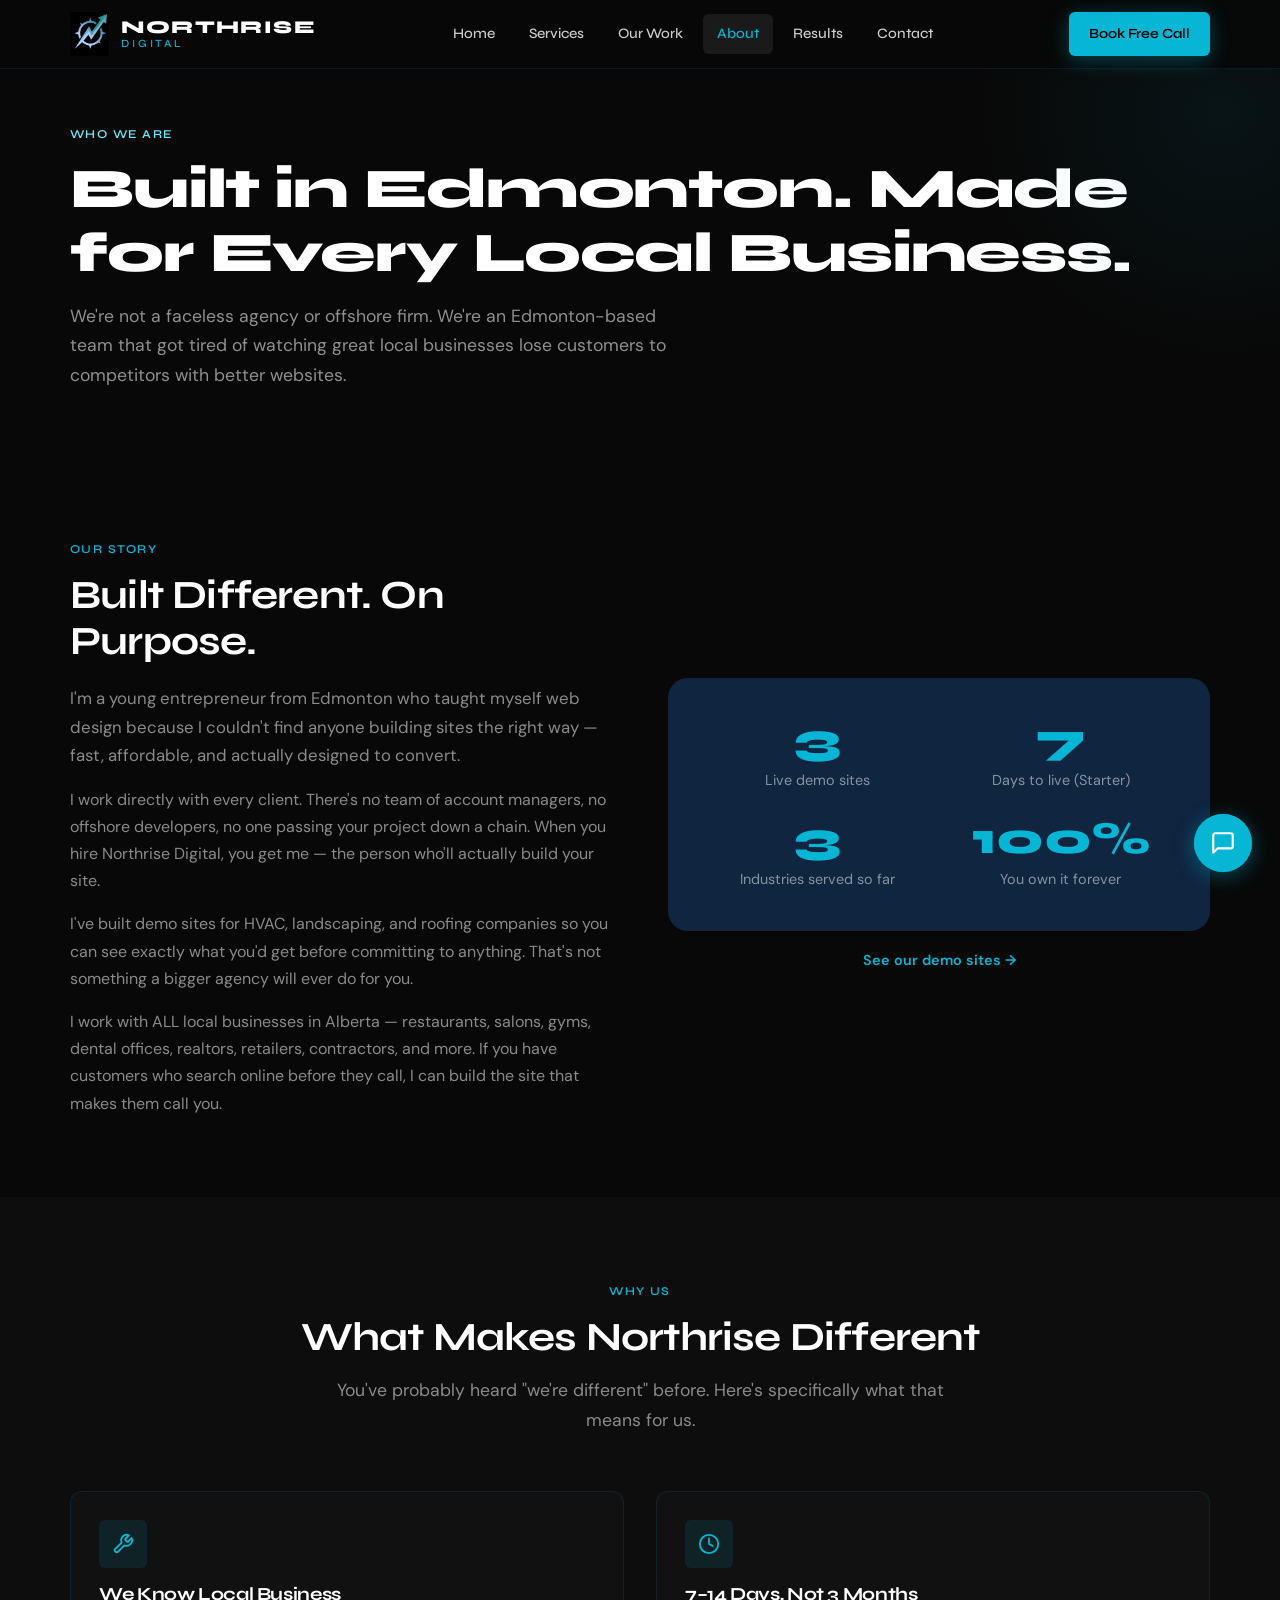
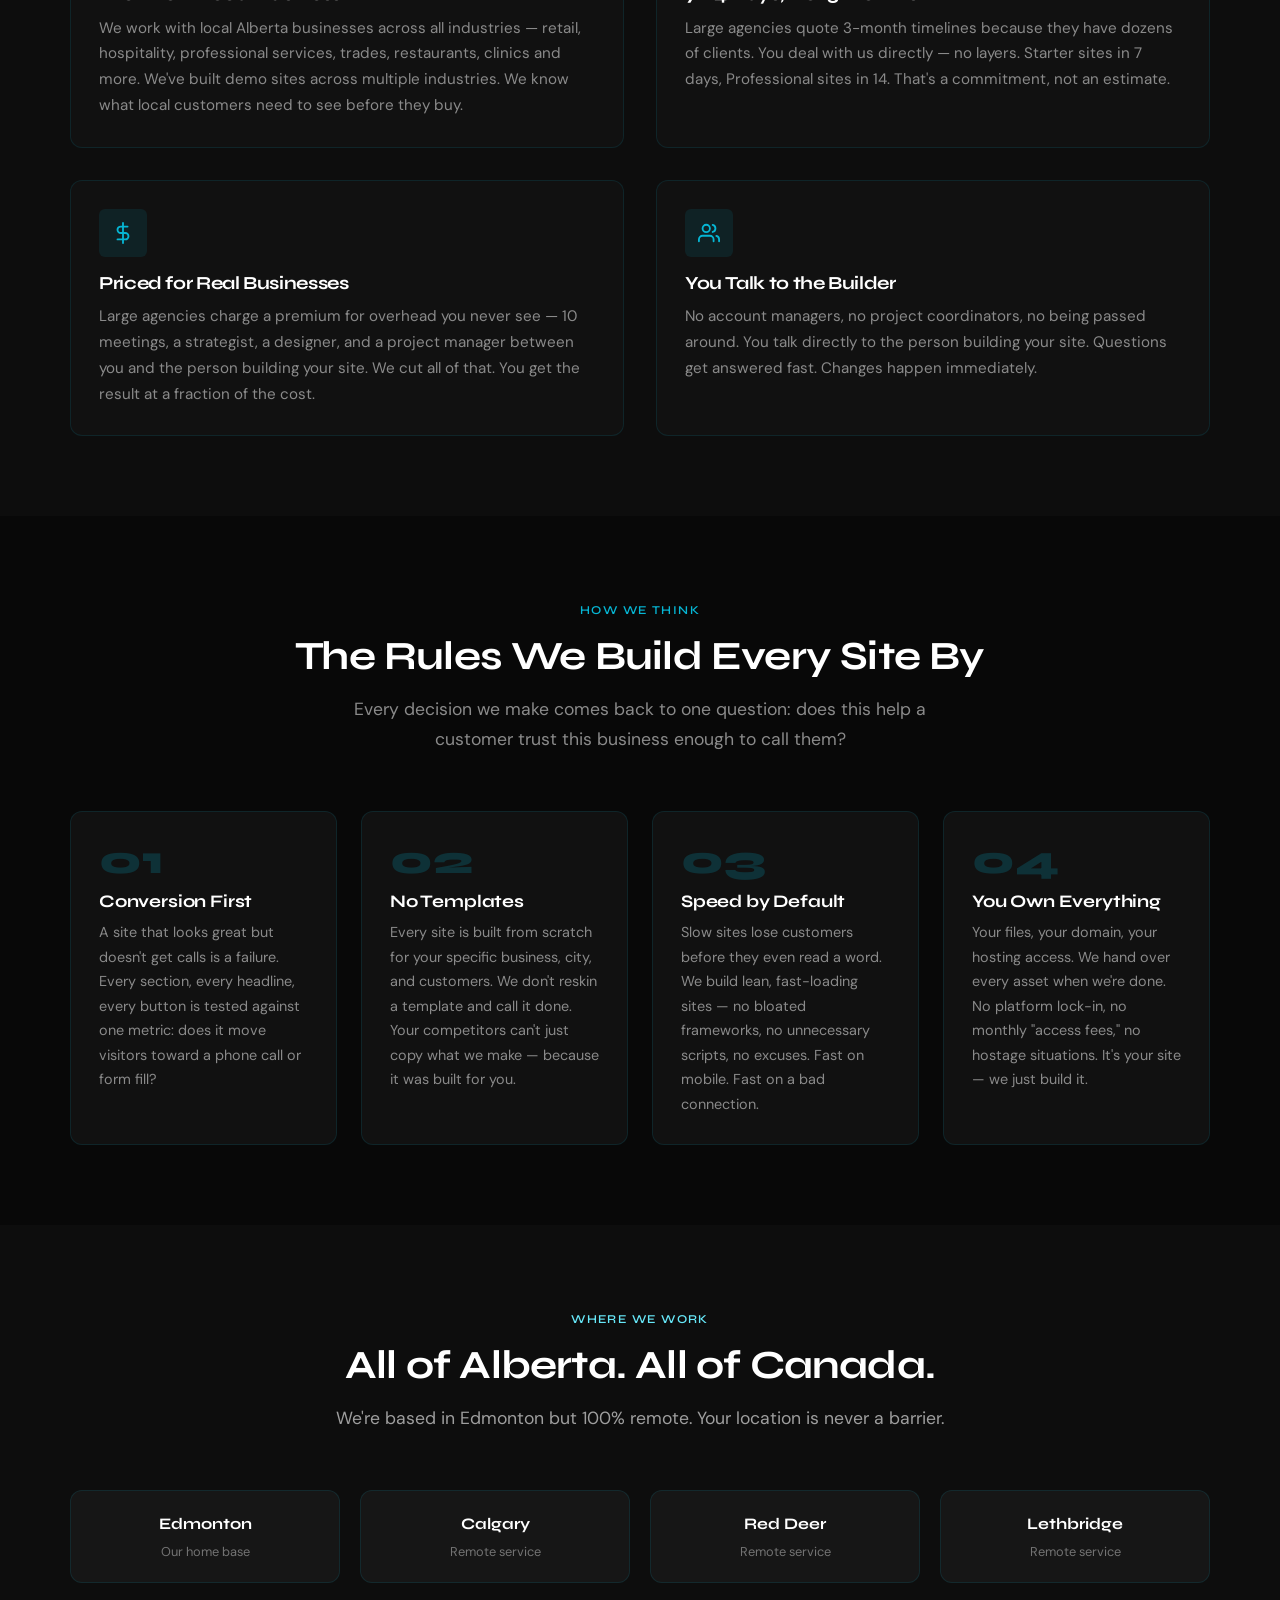
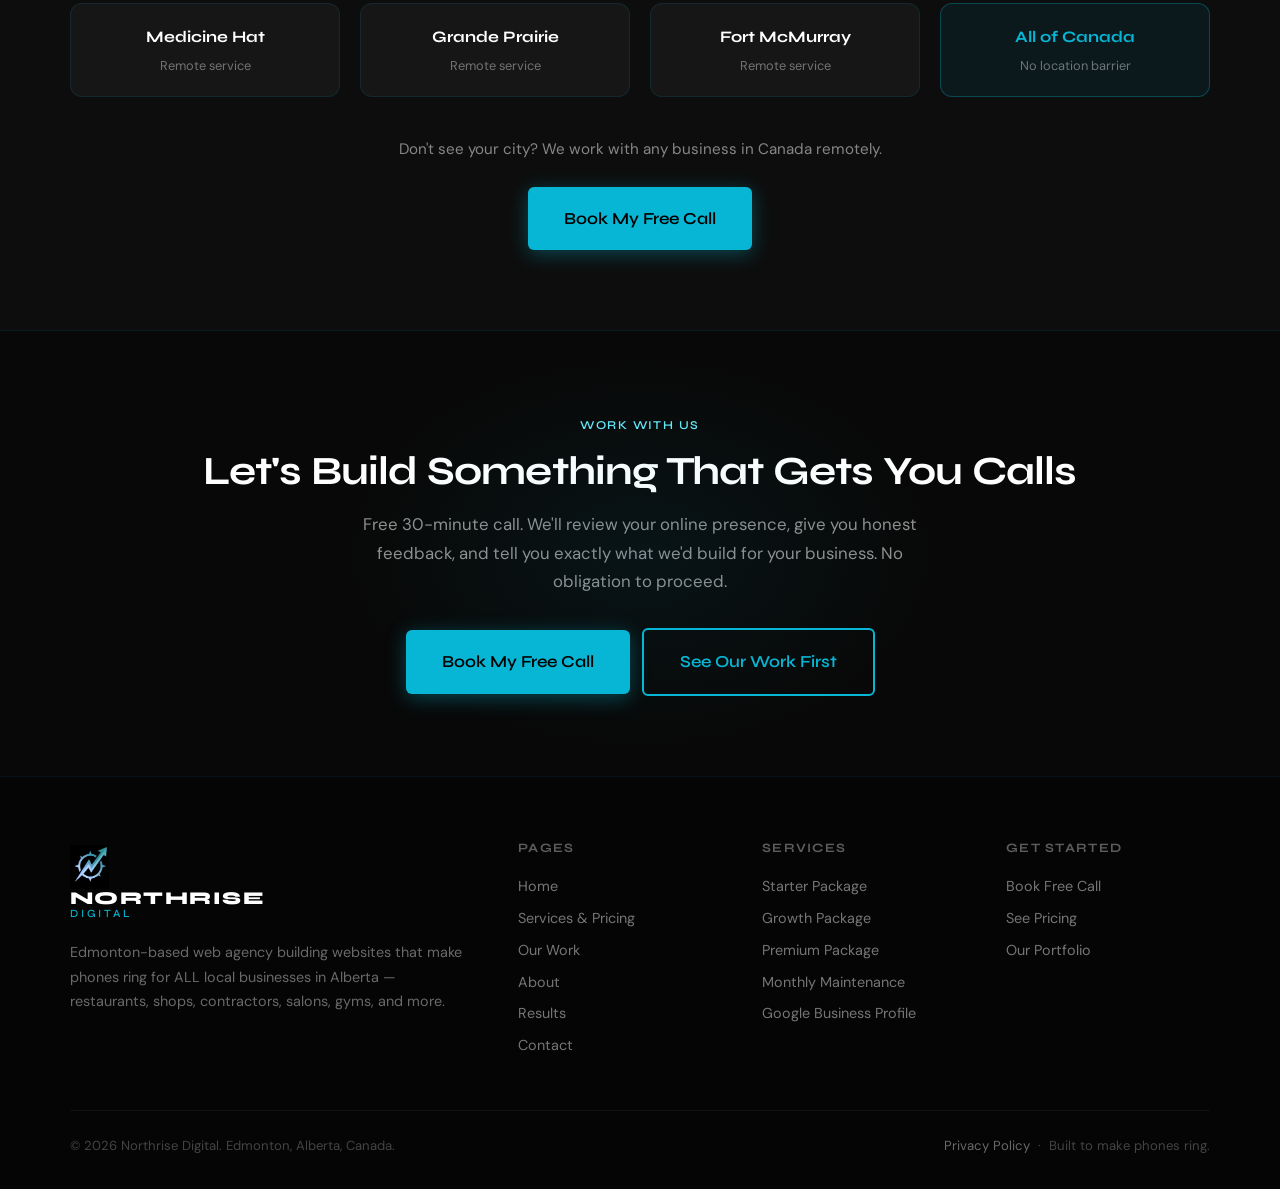
==== commit b1f6a68b: "Update agency site" ====
--- a/about.html
+++ b/about.html
@@ -3,14 +3,15 @@
 <head>
   <meta charset="UTF-8">
   <meta name="viewport" content="width=device-width, initial-scale=1.0">
-  <title>About Northrise Digital | Edmonton Web Agency for Trades</title>
-  <meta name="description" content="Edmonton-based web agency founded to help Alberta trades and home service businesses get more customers online. Fast, affordable, built to convert.">
-  <meta name="keywords" content="about Northrise Digital, Edmonton web agency, web design Alberta trades">
+  <title>About Northrise Digital | Edmonton Web Design Agency</title>
+  <meta name="description" content="Edmonton-based web agency helping ALL Alberta local businesses get more customers online. Restaurants, shops, salons, gyms, contractors, realtors, and more. Fast, affordable, built to convert.">
+  <meta name="keywords" content="about Northrise Digital, Edmonton web agency, web design Alberta, local business website design Edmonton">
   <link rel="canonical" href="https://northrisedigital.ca/about.html">
+  <link rel="icon" href="images/logo.png" type="image/png">
   <meta property="og:type" content="website">
   <meta property="og:url" content="https://northrisedigital.ca/about.html">
-  <meta property="og:title" content="About Northrise Digital | Edmonton Web Agency for Trades">
-  <meta property="og:description" content="Edmonton-based web agency helping Alberta trades businesses get more customers online.">
+  <meta property="og:title" content="About Northrise Digital | Edmonton Web Design Agency">
+  <meta property="og:description" content="Edmonton-based web agency helping ALL Alberta local businesses get more customers online. Fast, affordable, built to convert.">
   <meta name="twitter:card" content="summary_large_image">
   <link rel="preconnect" href="https://fonts.googleapis.com">
   <link rel="preconnect" href="https://fonts.gstatic.com" crossorigin>
@@ -21,11 +22,23 @@
     "@context": "https://schema.org",
     "@type": ["LocalBusiness","ProfessionalService"],
     "name": "Northrise Digital",
+    "description": "Edmonton-based web design agency building affordable websites for ALL local businesses in Alberta.",
     "url": "https://northrisedigital.ca",
+    "email": "hello.northrisedigital@gmail.com",
     "foundingDate": "2026",
+    "serviceType": "Web Design",
     "address": { "@type": "PostalAddress", "addressLocality": "Edmonton", "addressRegion": "AB", "addressCountry": "CA" },
     "areaServed": ["Edmonton","Calgary","Red Deer","Lethbridge","Medicine Hat","Grande Prairie","Fort McMurray","Alberta","Canada"]
   }
+  </script>
+  <!-- Google tag (gtag.js) -->
+  <script async src="https://www.googletagmanager.com/gtag/js?id=G-SGWLN5L944"></script>
+  <script>
+    window.dataLayer = window.dataLayer || [];
+    function gtag(){dataLayer.push(arguments);}
+    gtag('js', new Date());
+
+    gtag('config', 'G-SGWLN5L944');
   </script>
 </head>
 <body>
@@ -70,7 +83,7 @@
 <section class="page-hero" aria-labelledby="about-hero-heading">
   <div class="container">
     <span class="eyebrow eyebrow--light">Who We Are</span>
-    <h1 id="about-hero-heading">Built in Edmonton. Made for Trades.</h1>
+    <h1 id="about-hero-heading">Built in Edmonton. Made for Every Local Business.</h1>
     <p>We're not a faceless agency or offshore firm. We're an Edmonton-based team that got tired of watching great local businesses lose customers to competitors with better websites.</p>
   </div>
 </section>
@@ -85,7 +98,7 @@
         <p style="font-size:1.05rem;color:var(--text-muted);margin:20px 0 16px;">I'm a young entrepreneur from Edmonton who taught myself web design because I couldn't find anyone building sites the right way — fast, affordable, and actually designed to convert.</p>
         <p style="color:var(--text-muted);margin-bottom:16px;">I work directly with every client. There's no team of account managers, no offshore developers, no one passing your project down a chain. When you hire Northrise Digital, you get me — the person who'll actually build your site.</p>
         <p style="color:var(--text-muted);margin-bottom:16px;">I've built demo sites for HVAC, landscaping, and roofing companies so you can see exactly what you'd get before committing to anything. That's not something a bigger agency will ever do for you.</p>
-        <p style="color:var(--text-muted);">I serve trades and home service businesses across every industry. If you have customers who search online before they call, I can build the site that makes them call you.</p>
+        <p style="color:var(--text-muted);">I work with ALL local businesses in Alberta — restaurants, salons, gyms, dental offices, realtors, retailers, contractors, and more. If you have customers who search online before they call, I can build the site that makes them call you.</p>
       </div>
       <div>
         <!-- Visual: stylized stats block -->
@@ -99,8 +112,8 @@
             <div class="stat-block__label">Days to live (Starter)</div>
           </div>
           <div class="stat-block">
-            <div class="stat-block__num">$450</div>
-            <div class="stat-block__label">Starting price</div>
+            <div class="stat-block__num">3</div>
+            <div class="stat-block__label">Industries served so far</div>
           </div>
           <div class="stat-block">
             <div class="stat-block__num">100%</div>
@@ -143,7 +156,7 @@
           <svg viewBox="0 0 24 24" fill="none" stroke-width="2" stroke-linecap="round" stroke-linejoin="round"><line x1="12" y1="1" x2="12" y2="23"/><path d="M17 5H9.5a3.5 3.5 0 000 7h5a3.5 3.5 0 010 7H6"/></svg>
         </div>
         <h3>Priced for Real Businesses</h3>
-        <p>$5,000 to $15,000 is what large agencies charge. That price assumes you need 10 meetings, a strategist, a designer, and a developer. We cut the overhead. You get the result.</p>
+        <p>Large agencies charge a premium for overhead you never see — 10 meetings, a strategist, a designer, and a project manager between you and the person building your site. We cut all of that. You get the result at a fraction of the cost.</p>
       </div>
       <div class="card">
         <div class="card__icon" aria-hidden="true">
@@ -156,37 +169,34 @@
   </div>
 </section>
 
-<!-- PROCESS -->
-<section class="section" aria-labelledby="about-process-heading">
+<!-- VALUES -->
+<section class="section" aria-labelledby="values-heading">
   <div class="container">
     <div class="section-header text-center">
-      <span class="eyebrow">How We Work</span>
-      <h2 id="about-process-heading">Our Process — From First Call to Phones Ringing</h2>
+      <span class="eyebrow">How We Think</span>
+      <h2 id="values-heading">The Rules We Build Every Site By</h2>
+      <p>Every decision we make comes back to one question: does this help a customer trust this business enough to call them?</p>
     </div>
     <div class="process-steps">
       <div class="process-step">
         <div class="process-step__num">01</div>
-        <span class="process-step__day">Day 1</span>
-        <h4>Discovery</h4>
-        <p>30-minute call. We get to understand your business, your services, your target customer, and what you've tried before. You tell us what you want. We tell you what's possible.</p>
+        <h4>Conversion First</h4>
+        <p>A site that looks great but doesn't get calls is a failure. Every section, every headline, every button is tested against one metric: does it move visitors toward a phone call or form fill?</p>
       </div>
       <div class="process-step">
         <div class="process-step__num">02</div>
-        <span class="process-step__day">Days 2–7</span>
-        <h4>Build</h4>
-        <p>We build your site using a proven framework designed specifically for trades businesses. You're kept updated — no surprises when you see the final version.</p>
+        <h4>No Templates</h4>
+        <p>Every site is built from scratch for your specific business, city, and customers. We don't reskin a template and call it done. Your competitors can't just copy what we make — because it was built for you.</p>
       </div>
       <div class="process-step">
         <div class="process-step__num">03</div>
-        <span class="process-step__day">Days 7–10</span>
-        <h4>Review</h4>
-        <p>We share the preview link. You review it on your own time, send feedback, and we make revisions. Two rounds included — we don't launch until you're happy.</p>
+        <h4>Speed by Default</h4>
+        <p>Slow sites lose customers before they even read a word. We build lean, fast-loading sites — no bloated frameworks, no unnecessary scripts, no excuses. Fast on mobile. Fast on a bad connection.</p>
       </div>
       <div class="process-step">
         <div class="process-step__num">04</div>
-        <span class="process-step__day">Day 10–14</span>
-        <h4>Launch</h4>
-        <p>Site goes live on your domain. We hand over all files and access. You start appearing in Google searches and — most importantly — you start getting calls.</p>
+        <h4>You Own Everything</h4>
+        <p>Your files, your domain, your hosting access. We hand over every asset when we're done. No platform lock-in, no monthly "access fees," no hostage situations. It's your site — we just build it.</p>
       </div>
     </div>
   </div>
@@ -266,7 +276,7 @@
             <span class="logo-sub">DIGITAL</span>
           </div>
         </a>
-        <p>Edmonton-based web agency building websites that make phones ring for Alberta trades and home service businesses.</p>
+        <p>Edmonton-based web agency building websites that make phones ring for ALL local businesses in Alberta — restaurants, shops, contractors, salons, gyms, and more.</p>
       </div>
       <div class="footer-col">
         <h4>Pages</h4>
@@ -279,9 +289,10 @@
       </div>
       <div class="footer-col">
         <h4>Services</h4>
-        <a href="services.html#starter">Starter Website — $450</a>
-        <a href="services.html#professional">Professional Site — $850</a>
-        <a href="services.html#maintenance">Monthly Hosting — $79/mo</a>
+        <a href="services.html#starter">Starter Package</a>
+        <a href="services.html#professional">Growth Package</a>
+        <a href="services.html#premium">Premium Package</a>
+        <a href="services.html#maintenance">Monthly Maintenance</a>
         <a href="services.html#gbp">Google Business Profile</a>
       </div>
       <div class="footer-col">
@@ -293,7 +304,7 @@
     </div>
     <div class="footer-bottom">
       <p>&copy; 2026 Northrise Digital. Edmonton, Alberta, Canada.</p>
-      <p>Built to make phones ring.</p>
+      <p><a href="privacy.html" style="color:rgba(255,255,255,.4);font-size:.82rem;">Privacy Policy</a> &nbsp;·&nbsp; Built to make phones ring.</p>
     </div>
   </div>
 </footer>
--- a/style.css
+++ b/style.css
@@ -703,11 +703,10 @@
 .work-card:hover { transform: translateY(-6px); box-shadow: 0 0 0 1px rgba(6,182,212,.4), 0 12px 48px rgba(6,182,212,.18); border-color: rgba(6,182,212,.4); }
 .work-card__preview {
   width: 100%;
-  height: 300px;
-  border: none;
+  height: 220px;
+  object-fit: cover;
+  object-position: top;
   display: block;
-  pointer-events: none;
-  background: #0D0D0D;
 }
 .work-card__body { padding: 24px; }
 .work-card__tag {
@@ -775,8 +774,9 @@
   overflow: hidden;
   border: 1px solid rgba(255,255,255,0.1);
 }
-.browser-frame {
+.demo-preview-img {
   width: 100%;
+  height: auto;
   display: block;
 }
 @media (max-width: 768px) {
